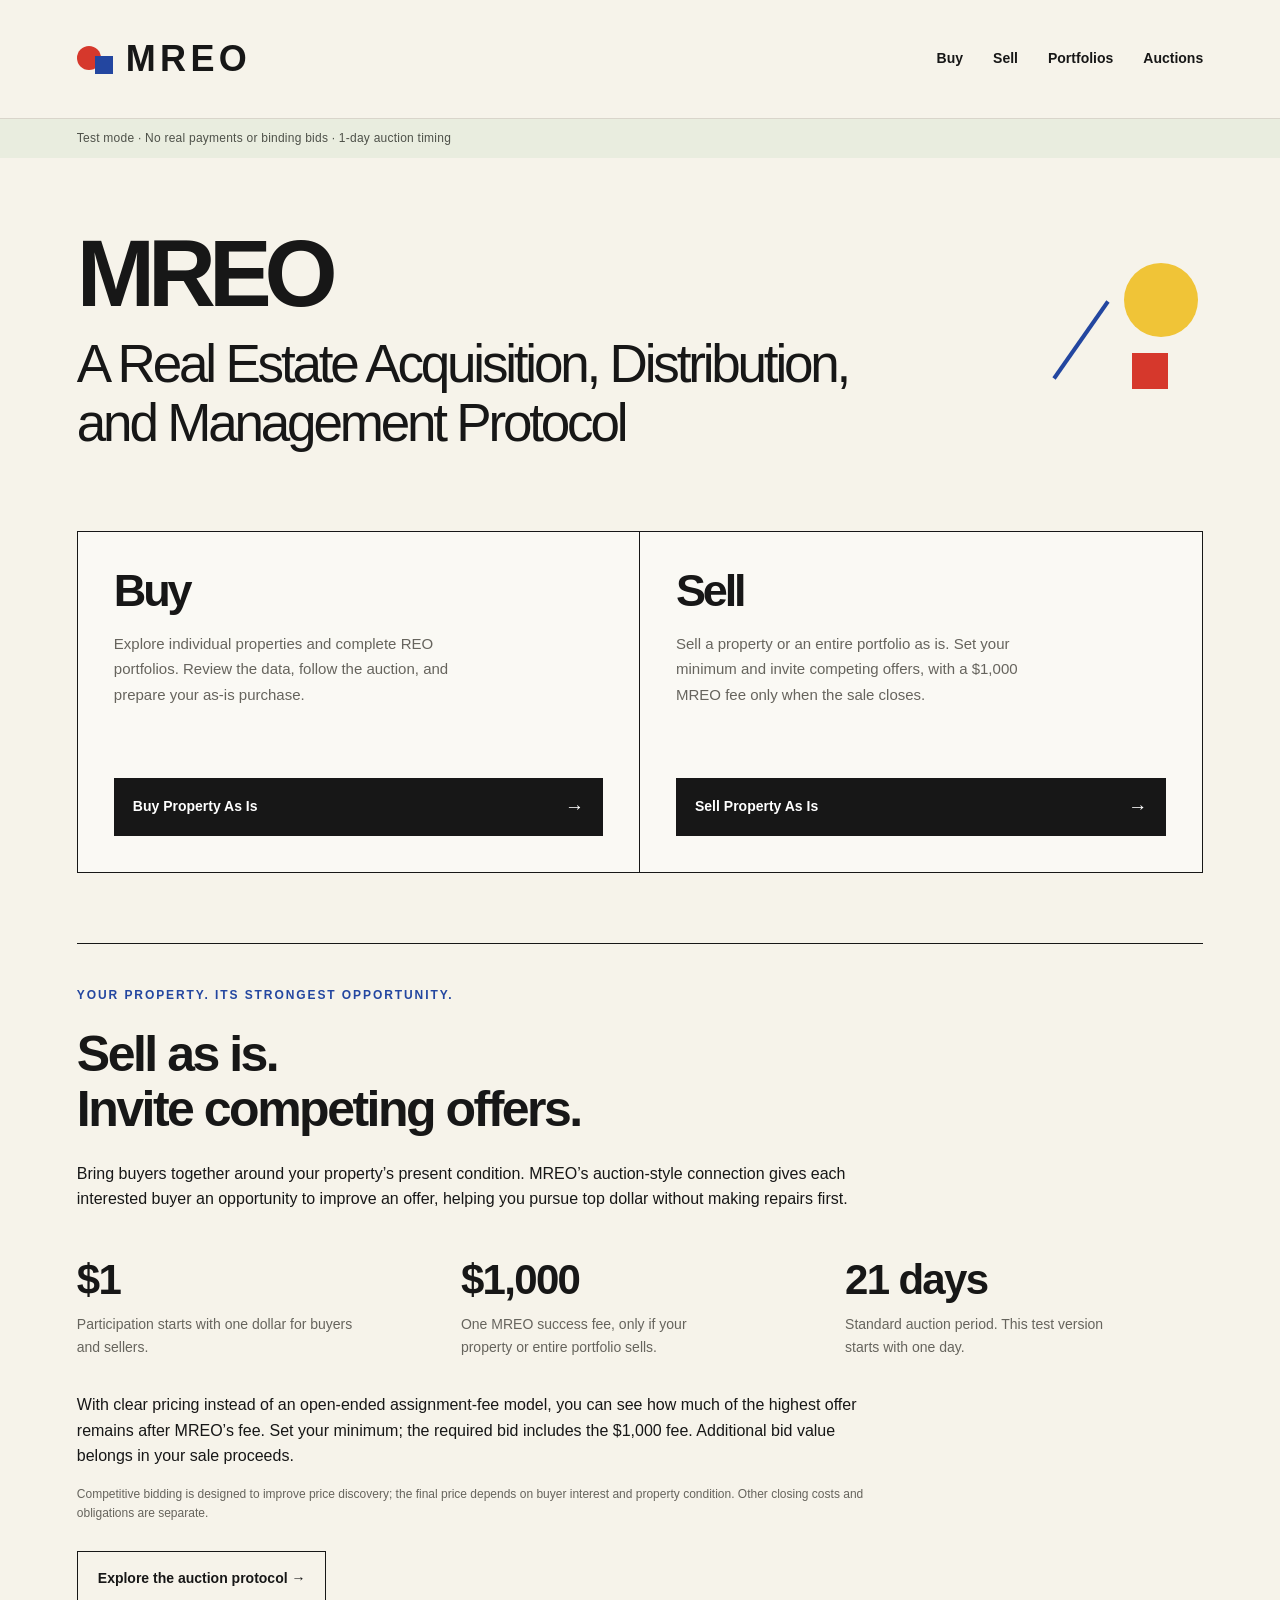
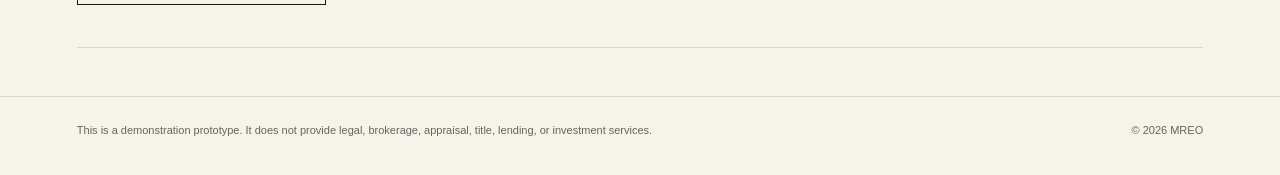
==== index.html @ 26306882 "Copy MREO_BuySell into MREO_BuySellProperty" ====
<!DOCTYPE html>
<html lang="en">
<head>
  <meta charset="UTF-8">

  <meta
    name="viewport"
    content="width=device-width, initial-scale=1.0"
  >

  <meta
    name="description"
    content="MREO provides a streamlined prototype for buying and selling real estate as is."
  >

  <title>MREO | Real Estate Protocol</title>

  <link rel="stylesheet" href="styles.css?v=20260913-hero-colors">
  <link rel="stylesheet" href="marketplace.css?v=20260914-blind-auction">
</head>

<body class="landing-page">
  <header class="site-header"><a class="brand" href="index.html" aria-label="MREO home"><span class="brand-mark" aria-hidden="true"><span class="brand-circle"></span><span class="brand-square"></span></span><span class="brand-name">MREO</span></a><nav class="market-nav" aria-label="Main navigation"><a href="buyer.html">Buy</a><a href="seller.html">Sell</a><a href="portfolios.html">Portfolios</a><a href="auction.html">Auctions</a></nav></header><div class="protocol-strip" data-mode-label></div>

  <main>
    <section
      class="hero"
      aria-labelledby="main-heading"
    >
      <div
        class="hero-decoration"
        aria-hidden="true"
      >
        <span class="shape shape-circle"></span>
        <span class="shape shape-line"></span>
        <span class="shape shape-square"></span>
      </div>

      <div class="hero-content">
        <h1 id="main-heading">
          MREO
          <span>
            A Real Estate Acquisition, Distribution, and Management Protocol
          </span>
        </h1>
      </div>

      <div
        class="action-grid"
        aria-label="Choose a property pathway"
      >

        <!-- BUYER PATHWAY -->

        <article class="pathway-card buyer-card">
          <div>
            <h2>Buy</h2>

            <p>
              Explore individual properties and complete REO portfolios. Review the data, follow the auction, and prepare your as-is purchase.
            </p>
          </div>

          <a
            class="action-button action-button-dark"
            href="buyer.html"
          >
            <span>Buy Property As Is</span>

            <span
              class="button-arrow"
              aria-hidden="true"
            >
              →
            </span>
          </a>
        </article>

        <!-- SELLER PATHWAY -->

        <article class="pathway-card seller-card">
          <div>
            <h2>Sell</h2>

            <p>
              Sell a property or an entire portfolio as is. Set your minimum and invite competing offers, with a $1,000 MREO fee only when the sale closes.
            </p>
          </div>

          <a
            class="action-button action-button-dark"
            href="seller.html"
          >
            <span>Sell Property As Is</span>

            <span
              class="button-arrow"
              aria-hidden="true"
            >
              →
            </span>
          </a>
        </article>

      </div>
    </section>
  <section class="sell-value"><p class="section-label">Your property. Its strongest opportunity.</p><h2>Sell as is.<br>Invite competing offers.</h2><p>Bring buyers together around your property’s present condition. MREO’s auction-style connection gives each interested buyer an opportunity to improve an offer, helping you pursue top dollar without making repairs first.</p><div class="value-grid"><div><strong>$1</strong><span>Participation starts with one dollar for buyers and sellers.</span></div><div><strong>$1,000</strong><span>One MREO success fee, only if your property or entire portfolio sells.</span></div><div><strong>21 days</strong><span>Standard auction period. This test version starts with one day.</span></div></div><p>With clear pricing instead of an open-ended assignment-fee model, you can see how much of the highest offer remains after MREO’s fee. Set your minimum; the required bid includes the $1,000 fee. Additional bid value belongs in your sale proceeds.</p><p class="field-note">Competitive bidding is designed to improve price discovery; the final price depends on buyer interest and property condition. Other closing costs and obligations are separate.</p><div class="form-actions"><a class="secondary-button" href="auction.html">Explore the auction protocol →</a></div></section></main>

  <footer class="site-footer">
    <p>
      This is a demonstration prototype. It does not provide legal,
      brokerage, appraisal, title, lending, or investment services.
    </p>

    <p>
      &copy; <span id="current-year">2026</span> MREO
    </p>
  </footer>

  <script src="mreo-config.js"></script><script src="auction-core.js?v=20260914-blind-auction"></script><script src="mreo-service.js?v=20260914-blind-auction"></script><script src="app.js"></script><script src="mreo-ui.js?v=20260914-blind-auction"></script>
</body>
</html>
---- styles.css ----
/* =========================================
   MREO — BAUHAUS DESIGN SYSTEM
   ========================================= */

:root {
  --paper: #f6f3ea;
  --white: #ffffff;
  --ink: #171717;
  --muted: #66645d;
  --line: #d9d5cb;

  --red: #d6382c;
  --blue: #2346a0;
  --yellow: #f0c437;

  --max-width: 1180px;
  --page-padding: clamp(22px, 6vw, 82px);

  --font:
    "Avenir Next",
    Avenir,
    "Helvetica Neue",
    Helvetica,
    Arial,
    sans-serif;
}

/* =========================================
   GENERAL
   ========================================= */

*,
*::before,
*::after {
  box-sizing: border-box;
}

html {
  scroll-behavior: smooth;
}

body {
  margin: 0;
  min-width: 320px;
  min-height: 100vh;

  background: var(--paper);
  color: var(--ink);

  font-family: var(--font);
  font-size: 16px;
  line-height: 1.6;

  -webkit-font-smoothing: antialiased;
  -moz-osx-font-smoothing: grayscale;
}

a {
  color: inherit;
}

button,
input,
select,
textarea {
  font: inherit;
}

button,
a,
input,
select,
textarea {
  -webkit-tap-highlight-color: transparent;
}

::selection {
  background: var(--yellow);
  color: var(--ink);
}

/* =========================================
   HEADER
   ========================================= */

.site-header {
  width: 100%;
  max-width: calc(var(--max-width) + (var(--page-padding) * 2));

  margin: 0 auto;
  padding: 30px var(--page-padding);

  display: flex;
  align-items: center;
  justify-content: space-between;

  border-bottom: 1px solid var(--line);
}

.brand {
  display: inline-flex;
  align-items: center;
  gap: 13px;

  text-decoration: none;
}

.brand-mark {
  position: relative;

  width: 36px;
  height: 32px;

  display: block;
}

.brand-circle {
  position: absolute;
  top: 3px;
  left: 0;

  width: 24px;
  height: 24px;

  background: var(--red);
  border-radius: 50%;
}

.brand-square {
  position: absolute;
  right: 0;
  bottom: 1px;

  width: 18px;
  height: 18px;

  background: var(--blue);
}

.brand-name {
  font-size: 20px;
  font-weight: 800;
  letter-spacing: 0.12em;
}

.prototype-label {
  margin: 0;

  color: var(--muted);

  font-size: 12px;
  font-weight: 600;
  letter-spacing: 0.08em;
  text-transform: uppercase;
}

/* =========================================
   LANDING PAGE
   ========================================= */

.hero {
  position: relative;

  width: 100%;
  max-width: calc(var(--max-width) + (var(--page-padding) * 2));

  margin: 0 auto;
  padding: 100px var(--page-padding) 70px;
}

.hero-content {
  position: relative;
  z-index: 1;

  max-width: 850px;
}

.eyebrow,
.section-label {
  margin: 0 0 22px;

  color: var(--blue);

  font-size: 12px;
  font-weight: 800;
  letter-spacing: 0.16em;
  text-transform: uppercase;
}

.hero h1 {
  max-width: 850px;

  margin: 0;

  font-size: clamp(56px, 7vw, 84px);
  font-weight: 800;
  letter-spacing: -0.075em;
  line-height: 0.98;
}

.hero h1 span {
  display: block;

  margin-top: 14px;

  font-size: clamp(26px, 4.2vw, 53px);
  font-weight: 500;
  letter-spacing: -0.06em;
  line-height: 1.12;
}

.hero-introduction {
  max-width: 630px;

  margin: 28px 0 0;

  color: var(--muted);

  font-size: clamp(16px, 2vw, 19px);
  line-height: 1.75;
}

/* =========================================
   GEOMETRIC ACCENTS
   ========================================= */

.hero-decoration {
  position: absolute;
  top: 105px;
  right: var(--page-padding);

  width: 130px;
  height: 130px;

  pointer-events: none;
}

.shape {
  position: absolute;
  display: block;
}

.shape-circle {
  top: 0;
  right: 5px;

  width: 74px;
  height: 74px;

  background: var(--yellow);
  border-radius: 50%;
}

.shape-square {
  right: 35px;
  bottom: 4px;

  width: 36px;
  height: 36px;

  background: var(--red);
}

.shape-line {
  top: 30px;
  left: 6px;

  width: 4px;
  height: 94px;

  background: var(--blue);

  transform: rotate(35deg);
}

/* =========================================
   SELL / BUY CARDS
   ========================================= */

.action-grid {
  display: grid;
  grid-template-columns: repeat(2, minmax(0, 1fr));
  gap: 0;

  margin-top: 78px;

  border: 1px solid var(--ink);
}

.pathway-card {
  min-height: 340px;

  padding: 36px;

  display: flex;
  flex-direction: column;
  justify-content: space-between;
}

.buyer-card {
  border-right: 1px solid var(--ink);
}

.card-number {
  margin: 0 0 14px;

  color: var(--muted);

  font-size: 12px;
  font-weight: 700;
  letter-spacing: 0.15em;
}

.pathway-card h2 {
  margin: 0;

  font-size: 45px;
  font-weight: 800;
  letter-spacing: -0.07em;
  line-height: 1;
}

.pathway-card h2 + p {
  max-width: 375px;

  margin: 18px 0 28px;

  color: var(--muted);

  font-size: 15px;
  line-height: 1.7;
}

/* =========================================
   BUTTONS
   ========================================= */

.action-button,
.primary-button,
.secondary-button,
.contract-button,
.back-link {
  transition:
    background-color 180ms ease,
    color 180ms ease,
    border-color 180ms ease,
    transform 180ms ease;
}

.action-button {
  min-height: 58px;

  padding: 15px 18px;

  display: flex;
  align-items: center;
  justify-content: space-between;
  gap: 18px;

  border: 1px solid transparent;

  font-size: 14px;
  font-weight: 700;
  text-decoration: none;
}

.action-button-dark {
  background: var(--ink);
  color: var(--white);
}

.action-button-dark:hover {
  background: var(--blue);
}

.action-button-red {
  background: var(--red);
  color: var(--white);
}

.action-button-red:hover {
  background: var(--ink);
}

.button-arrow {
  font-size: 19px;
  line-height: 1;
}

.primary-button,
.secondary-button,
.contract-button {
  min-height: 54px;

  padding: 13px 20px;

  display: inline-flex;
  align-items: center;
  justify-content: center;
  gap: 10px;

  border: 1px solid var(--ink);
  border-radius: 0;

  cursor: pointer;

  font-size: 14px;
  font-weight: 700;
  text-decoration: none;
}

.primary-button {
  background: var(--ink);
  color: var(--white);
}

.primary-button:hover {
  background: var(--blue);
  border-color: var(--blue);
}

.secondary-button,
.contract-button {
  background: transparent;
  color: var(--ink);
}

.secondary-button:hover,
.contract-button:hover {
  background: var(--yellow);
}

.button-red {
  background: var(--red);
  color: var(--white);

  border-color: var(--red);
}

.button-red:hover {
  background: var(--ink);
  border-color: var(--ink);
}

.button-blue {
  background: var(--blue);
  color: var(--white);

  border-color: var(--blue);
}

.button-blue:hover {
  background: var(--ink);
  border-color: var(--ink);
}

.primary-button:disabled,
.secondary-button:disabled,
.contract-button:disabled {
  cursor: wait;
  opacity: 0.62;
}

.primary-button:disabled:hover,
.secondary-button:disabled:hover,
.contract-button:disabled:hover {
  transform: none;
}

.button-group,
.form-actions {
  display: flex;
  flex-wrap: wrap;
  gap: 12px;

  margin-top: 28px;
}

.action-button:focus-visible,
.primary-button:focus-visible,
.secondary-button:focus-visible,
.contract-button:focus-visible,
.back-link:focus-visible {
  outline: 3px solid var(--yellow);
  outline-offset: 4px;
}

/* =========================================
   PRINCIPLES
   ========================================= */

.principles {
  max-width: calc(var(--max-width) + (var(--page-padding) * 2));

  margin: 0 auto;
  padding: 0 var(--page-padding) 56px;

  display: flex;
  flex-wrap: wrap;
  gap: 12px 34px;
}

.principles p {
  margin: 0;

  color: var(--muted);

  font-size: 12px;
  font-weight: 700;
  letter-spacing: 0.08em;
  text-transform: uppercase;
}

.principles p::before {
  width: 8px;
  height: 8px;

  margin-right: 9px;

  display: inline-block;

  background: var(--red);
  border-radius: 50%;

  content: "";
}

.principles p:nth-child(2)::before {
  background: var(--blue);
  border-radius: 0;
}

.principles p:nth-child(3)::before {
  background: var(--yellow);
  border-radius: 0;

  transform: rotate(45deg);
}

/* =========================================
   INTERIOR PAGES
   ========================================= */

.page-shell,
.content-shell,
.interior-page {
  width: 100%;
  max-width: calc(var(--max-width) + (var(--page-padding) * 2));

  margin: 0 auto;
  padding: 62px var(--page-padding) 90px;
}

.back-link {
  display: inline-flex;
  align-items: center;
  gap: 8px;

  margin-bottom: 36px;

  color: var(--muted);

  font-size: 13px;
  font-weight: 600;
  text-decoration: none;
}

.back-link:hover {
  color: var(--red);
}

.page-heading,
.page-intro {
  max-width: 760px;

  margin-bottom: 42px;
}

.page-heading h1,
.page-intro h1,
.interior-page h1 {
  margin: 0 0 16px;

  font-size: clamp(40px, 7vw, 74px);
  font-weight: 800;
  letter-spacing: -0.08em;
  line-height: 1;
}

.page-heading > p:not(.eyebrow),
.page-intro > p:not(.eyebrow) {
  max-width: 650px;

  margin: 0;

  color: var(--muted);

  font-size: 17px;
  line-height: 1.75;
}

.content-layout,
.two-column-layout {
  display: grid;
  grid-template-columns: minmax(0, 1.7fr) minmax(270px, 0.85fr);
  gap: 35px;

  align-items: start;
}

/* =========================================
   FORMS AND INFORMATION PANELS
   ========================================= */

.form-panel,
.info-panel,
.detail-card,
.property-card,
.result-card,
.contract-panel {
  padding: 30px;

  background: rgba(255, 255, 255, 0.56);

  border: 1px solid var(--ink);
}

.info-panel,
.detail-card {
  position: sticky;
  top: 24px;

  background: transparent;
}

.form-panel h2,
.info-panel h2,
.detail-card h2,
.property-card h2,
.result-card h2,
.contract-panel h2 {
  margin: 0 0 20px;

  font-size: 24px;
  font-weight: 800;
  letter-spacing: -0.05em;
  line-height: 1.1;
}

.info-panel p,
.detail-card p,
.property-card p,
.result-card p {
  color: var(--muted);

  font-size: 14px;
  line-height: 1.75;
}

.info-panel ul,
.detail-card ul {
  margin: 20px 0 0;
  padding-left: 19px;

  color: var(--muted);

  font-size: 14px;
  line-height: 1.8;
}

.info-panel li + li,
.detail-card li + li {
  margin-top: 8px;
}

.form-grid {
  display: grid;
  grid-template-columns: repeat(2, minmax(0, 1fr));
  gap: 20px;
}

.form-field,
.field-group {
  display: flex;
  flex-direction: column;
  gap: 8px;
}

.full-width,
.field-full,
.span-two {
  grid-column: 1 / -1;
}

label,
.field-label {
  color: var(--ink);

  font-size: 13px;
  font-weight: 700;
}

input,
select,
textarea {
  width: 100%;
  min-height: 49px;

  padding: 12px 13px;

  background: var(--white);
  color: var(--ink);

  border: 1px solid var(--line);
  border-radius: 0;

  outline: none;

  transition:
    border-color 180ms ease,
    box-shadow 180ms ease;
}

input:focus,
select:focus,
textarea:focus {
  border-color: var(--blue);

  box-shadow: 0 0 0 2px rgba(35, 70, 160, 0.12);
}

input::placeholder,
textarea::placeholder {
  color: #99958b;
}

textarea {
  min-height: 120px;

  resize: vertical;
}

.field-note,
.helper-text {
  margin: 0;

  color: var(--muted);

  font-size: 12px;
  line-height: 1.6;
}

/* =========================================
   UPLOADS
   ========================================= */

.upload-area,
.file-drop-zone {
  position: relative;

  min-height: 160px;

  padding: 25px;

  display: flex;
  flex-direction: column;
  align-items: center;
  justify-content: center;

  background: rgba(255, 255, 255, 0.65);

  border: 1px dashed var(--ink);

  text-align: center;
}

.upload-area input[type="file"],
.file-drop-zone input[type="file"] {
  max-width: 100%;

  margin-top: 12px;

  border: 0;
}

.upload-title {
  margin: 0 0 4px;

  font-size: 15px;
  font-weight: 700;
}

.upload-note {
  margin: 0;

  color: var(--muted);

  font-size: 12px;
}

.media-preview,
.preview-grid,
.upload-preview {
  display: grid;
  grid-template-columns: repeat(auto-fit, minmax(110px, 1fr));
  gap: 12px;

  margin-top: 16px;
}

.media-preview img,
.media-preview video,
.preview-grid img,
.preview-grid video,
.upload-preview img,
.upload-preview video {
  width: 100%;
  height: 110px;

  display: block;

  object-fit: cover;

  border: 1px solid var(--line);
}

/* =========================================
   BUYER SEARCH AND RESULTS
   ========================================= */

.search-row,
.address-search {
  display: flex;
  align-items: stretch;
  gap: 12px;
}

.search-row input,
.address-search input {
  flex: 1;
}

.search-row button,
.address-search button {
  flex-shrink: 0;
}

.search-result,
.result-message,
.form-message,
.status-message {
  margin-top: 20px;
  padding: 15px 17px;

  background: rgba(240, 196, 55, 0.15);

  border-left: 4px solid var(--yellow);

  font-size: 14px;
  line-height: 1.7;
}

.search-result {
  background: #e1f3d8;
  border-left: 4px solid #6fa85f;
}

.property-autofill-message {
  margin: 10px 0 0;

  color: #3f5f36;

  font-size: 13px;
  font-weight: 600;
  line-height: 1.65;
}

.property-review-note {
  margin: -8px 0 24px;
}

input[data-autofilled="true"],
select[data-autofilled="true"],
textarea[data-autofilled="true"] {
  background: #f2faee;
  border-color: #8db77e;
}

.success-message,
.status-success {
  background: rgba(35, 70, 160, 0.09);

  border-left-color: var(--blue);
}

.error-message,
.status-error {
  background: rgba(214, 56, 44, 0.09);

  border-left-color: var(--red);
}

.hidden,
[hidden] {
  display: none !important;
}

/* =========================================
   CHECKBOXES
   ========================================= */

.checkbox-row,
.checkbox-field {
  display: flex;
  align-items: flex-start;
  gap: 11px;

  margin-top: 8px;
}

.checkbox-row input[type="checkbox"],
.checkbox-field input[type="checkbox"] {
  width: 18px;
  min-width: 18px;
  min-height: 18px;
  height: 18px;

  margin-top: 3px;

  accent-color: var(--blue);
}

.checkbox-row label,
.checkbox-field label {
  font-size: 13px;
  font-weight: 500;
  line-height: 1.65;
}

/* =========================================
   CONTRACT VIEWER
   ========================================= */

.contract-modal,
.modal-overlay {
  position: fixed;
  inset: 0;
  z-index: 20;

  padding: 25px;

  display: flex;
  align-items: center;
  justify-content: center;

  background: rgba(23, 23, 23, 0.65);
}

.contract-content,
.modal-content {
  width: 100%;
  max-width: 780px;
  max-height: 88vh;

  padding: 34px;

  overflow-y: auto;

  background: var(--white);

  border: 1px solid var(--ink);
}

.contract-header,
.modal-header {
  margin-bottom: 22px;

  display: flex;
  align-items: flex-start;
  justify-content: space-between;
  gap: 20px;

  border-bottom: 1px solid var(--line);
}

.contract-header h2,
.modal-header h2 {
  margin: 0 0 18px;

  font-size: 25px;
  font-weight: 800;
  letter-spacing: -0.05em;
}

.close-modal,
.modal-close {
  width: 38px;
  height: 38px;

  display: inline-flex;
  align-items: center;
  justify-content: center;

  background: transparent;

  border: 1px solid var(--ink);

  cursor: pointer;

  font-size: 21px;
  line-height: 1;
}

.close-modal:hover,
.modal-close:hover {
  background: var(--yellow);
}

.contract-body {
  font-size: 13px;
  line-height: 1.7;
}

.contract-body h3 {
  margin: 18px 0 6px;

  font-size: 13px;
  font-weight: 800;
}

.contract-body p {
  margin: 0 0 11px;
}

.signature-grid {
  margin-top: 28px;

  display: grid;
  grid-template-columns: repeat(2, minmax(0, 1fr));
  gap: 25px;
}

.signature-line {
  padding-top: 8px;

  border-top: 1px solid var(--ink);

  font-size: 12px;
}

/* =========================================
   AVAILABLE PROPERTY MARKETPLACE
   ========================================= */

.properties-heading {
  max-width: 820px;
}

.property-marketplace {
  width: 100%;

  display: flex;
  flex-direction: column;

  border-top: 1px solid var(--ink);
}

.property-row {
  display: grid;
  grid-template-columns:
    180px
    minmax(0, 1.25fr)
    minmax(250px, 0.85fr)
    190px;

  gap: 24px;
  align-items: center;

  padding: 24px 0;

  border-bottom: 1px solid var(--ink);
}

.property-thumbnail {
  width: 100%;
  aspect-ratio: 4 / 3;

  overflow: hidden;

  background: var(--line);
  border: 1px solid var(--ink);
}

.property-thumbnail img {
  width: 100%;
  height: 100%;

  display: block;

  object-fit: cover;
}

.property-main-info {
  min-width: 0;
}

.property-location {
  margin: 0 0 6px;

  color: var(--blue);

  font-size: 11px;
  font-weight: 800;
  letter-spacing: 0.12em;
  text-transform: uppercase;
}

.property-main-info h2 {
  margin: 0 0 10px;

  font-size: clamp(22px, 2.2vw, 30px);
  font-weight: 800;
  letter-spacing: -0.055em;
  line-height: 1.05;
}

.property-description {
  max-width: 500px;

  margin: 0;

  color: var(--muted);

  font-size: 13px;
  line-height: 1.65;
}

.property-facts {
  display: grid;
  grid-template-columns: repeat(2, minmax(0, 1fr));
  gap: 14px 18px;
}

.property-facts > div {
  min-width: 0;
}

.property-fact-label {
  display: block;

  margin-bottom: 2px;

  color: var(--muted);

  font-size: 10px;
  font-weight: 700;
  letter-spacing: 0.08em;
  text-transform: uppercase;
}

.property-facts strong {
  display: block;

  font-size: 14px;
  line-height: 1.35;
}

.property-action {
  display: flex;
  justify-content: flex-end;
}

.property-action .primary-button {
  width: 100%;
  max-width: 190px;

  padding-right: 16px;
  padding-left: 16px;

  text-align: center;
}

/* =========================================
   FOOTER
   ========================================= */

.site-footer {
  width: 100%;
  max-width: calc(var(--max-width) + (var(--page-padding) * 2));

  margin: 0 auto;
  padding: 24px var(--page-padding) 35px;

  display: flex;
  align-items: flex-start;
  justify-content: space-between;
  gap: 20px;

  border-top: 1px solid var(--line);
}

.site-footer p {
  margin: 0;

  color: var(--muted);

  font-size: 11px;
  line-height: 1.7;
}

.site-footer p:first-child {
  max-width: 590px;
}

.site-footer p:last-child {
  white-space: nowrap;
}

/* =========================================
   TABLETS
   ========================================= */

@media (max-width: 850px) {
  .hero {
    padding-top: 82px;
  }

  .hero-decoration {
    top: 86px;

    width: 94px;
    height: 94px;
  }

  .shape-circle {
    width: 54px;
    height: 54px;
  }

  .shape-line {
    height: 68px;
  }

  .shape-square {
    width: 27px;
    height: 27px;
  }

  .content-layout,
  .two-column-layout {
    grid-template-columns: 1fr;
  }

  .info-panel,
  .detail-card {
    position: static;
  }

  .pathway-card {
    min-height: 320px;

    padding: 28px;
  }

  .property-row {
    grid-template-columns:
      160px
      minmax(0, 1fr);

    gap: 20px;
  }

  .property-facts {
    grid-column: 2;
  }

  .property-action {
    grid-column: 2;

    justify-content: flex-start;
  }

  .property-action .primary-button {
    width: auto;
    max-width: none;
  }
}

/* =========================================
   PHONES
   ========================================= */

@media (max-width: 620px) {
  .site-header {
    padding-top: 22px;
    padding-bottom: 22px;
  }

  .prototype-label {
    max-width: 112px;

    font-size: 10px;
    text-align: right;
  }

  .hero {
    padding-top: 74px;
    padding-bottom: 48px;
  }

  .hero-decoration {
    top: 59px;
    right: var(--page-padding);

    transform: scale(0.72);
    transform-origin: top right;
  }

  .hero-content {
    padding-top: 26px;
  }

  .hero-introduction {
    margin-top: 21px;
  }

  .action-grid {
    grid-template-columns: 1fr;

    margin-top: 48px;
  }

  .pathway-card {
    min-height: 275px;

    padding: 25px;
  }

  .buyer-card {
    border-right: 0;
    border-bottom: 1px solid var(--ink);
  }

  .principles {
    padding-bottom: 38px;

    gap: 10px 20px;
  }

  .page-shell,
  .content-shell,
  .interior-page {
    padding-top: 42px;
    padding-bottom: 65px;
  }

  .form-panel,
  .info-panel,
  .detail-card,
  .property-card,
  .result-card,
  .contract-panel {
    padding: 22px;
  }

  .form-grid {
    grid-template-columns: 1fr;
  }

  .search-row,
  .address-search {
    flex-direction: column;
  }

  .button-group,
  .form-actions {
    flex-direction: column;
  }

  .button-group > *,
  .form-actions > * {
    width: 100%;
  }

  .contract-modal,
  .modal-overlay {
    padding: 13px;
  }

  .contract-content,
  .modal-content {
    padding: 23px;
  }

  .signature-grid {
    grid-template-columns: 1fr;
    gap: 30px;
  }

  .property-row {
    grid-template-columns: 1fr;
    gap: 17px;

    padding: 24px 0 28px;
  }

  .property-thumbnail {
    aspect-ratio: 16 / 9;
  }

  .property-main-info,
  .property-facts,
  .property-action {
    grid-column: 1;
  }

  .property-facts {
    grid-template-columns:
      repeat(2, minmax(0, 1fr));

    padding-top: 2px;
  }

  .property-action {
    width: 100%;
  }

  .property-action .primary-button {
    width: 100%;
    max-width: none;
  }

  .site-footer {
    flex-direction: column;
    gap: 12px;
  }
}

/* =========================================
   REDUCED MOTION
   ========================================= */

@media (prefers-reduced-motion: reduce) {
  html {
    scroll-behavior: auto;
  }

  *,
  *::before,
  *::after {
    transition-duration: 0.01ms !important;
    animation-duration: 0.01ms !important;
    animation-iteration-count: 1 !important;
  }
}

/* =========================================
   CONTRACT PRINTING
   ========================================= */

@media print {
  body {
    background: #ffffff;
  }

  .site-header,
  .site-footer,
  .back-link,
  .button-group,
  .form-actions,
  .close-modal,
  .modal-close {
    display: none !important;
  }

  .contract-modal,
  .modal-overlay {
    position: static;

    padding: 0;

    display: block;

    background: transparent;
  }

  .contract-content,
  .modal-content {
    width: 100%;
    max-width: none;
    max-height: none;

    padding: 0;

    overflow: visible;

    border: 0;
  }

  .contract-body {
    font-size: 11px;
    line-height: 1.5;
  }
}
---- marketplace.css ----
/* MREO marketplace additions. Existing Bauhaus base styles remain in styles.css. */
:root{--green:#14783e;--green-light:#d8f3da;--danger:#a72c24}
[hidden]{display:none!important}
.sr-only{position:absolute;width:1px;height:1px;padding:0;margin:-1px;overflow:hidden;clip:rect(0,0,0,0);white-space:nowrap;border:0}
.site-header{gap:24px;flex-wrap:wrap}.brand-name{font-size:clamp(26px,4vw,36px)}
.market-nav{display:flex;gap:clamp(14px,3vw,30px);flex-wrap:wrap}.market-nav a{font-size:14px;font-weight:700;text-decoration:none;padding:8px 0;border-bottom:2px solid transparent}.market-nav a:hover,.market-nav a:focus-visible{border-color:var(--blue)}
.protocol-strip{max-width:calc(var(--max-width) + var(--page-padding)*2);margin:auto;padding:10px var(--page-padding);font-size:12px;color:#4e5149;background:#e9eddf;letter-spacing:.02em}
.pathway-card{background:rgba(255,255,255,.45)}.pathway-card h2{font-size:clamp(36px,5vw,45px)}.hero h1{font-size:clamp(64px,8vw,94px)}.hero{padding-top:70px}
.sell-value{max-width:1180px;margin:0 auto 48px;padding:42px 0;border-top:1px solid var(--ink);border-bottom:1px solid var(--line)}.landing-page .sell-value{width:calc(100% - var(--page-padding)*2)}.sell-value h2{font-size:clamp(30px,4vw,50px);letter-spacing:-.05em;line-height:1.1;margin:0 0 24px}.sell-value>p{max-width:800px}.sell-value .section-label{margin-bottom:22px}
.value-grid{display:grid;grid-template-columns:repeat(3,minmax(0,1fr));gap:26px;margin:34px 0}.value-grid strong{display:block;font-size:clamp(26px,4vw,42px);letter-spacing:-.04em}.value-grid span{font-size:14px;display:block;max-width:280px;color:var(--muted)}
.portfolio-entry{display:grid;grid-template-columns:minmax(0,1fr) minmax(0,1.15fr);align-items:center;gap:32px;text-decoration:none;margin:28px 0 44px;padding:24px;background:rgba(255,255,255,.5);border:1px solid var(--line)}.portfolio-entry:hover{border-color:var(--ink)}.portfolio-entry img{width:100%;height:auto;display:block}.portfolio-entry h2{font-size:clamp(24px,3vw,34px);line-height:1.15;letter-spacing:-.04em;margin:0 0 16px}.portfolio-entry .section-label{margin-bottom:12px}.portfolio-entry p:not(.section-label){color:var(--muted);font-size:15px}.text-link{font-size:14px;font-weight:700;display:block;margin-top:24px}
.path-steps{display:flex;flex-wrap:wrap;gap:12px 30px;font-size:12px;font-weight:700;border-bottom:1px solid var(--line);padding:0 0 20px;margin-bottom:32px;color:var(--muted)}
.listing-choice{border:0;margin:0 0 28px;padding:0;display:flex;gap:20px;flex-wrap:wrap}.listing-choice legend{font-size:18px;font-weight:700;margin-bottom:14px}.listing-choice label{border:1px solid var(--ink);padding:14px 20px;background:rgba(255,255,255,.45);display:flex;gap:12px;align-items:center;cursor:pointer}.listing-choice label:has(input:checked){background:var(--ink);color:white}.listing-choice input{accent-color:var(--blue);width:18px;height:18px}
.flat-fieldset{border:0;padding:0;margin:0;min-width:0}.flat-fieldset>legend{font-size:20px;font-weight:700;margin-bottom:20px}.auction-terms{border:1px solid var(--line);padding:20px;margin:12px 0;min-width:0;background:#f1f3e9}.auction-terms legend{font-size:19px;font-weight:700;padding:0 8px}.fee-preview{font-size:14px;margin:0;background:var(--green-light);padding:16px;border-left:3px solid var(--green)}.form-field,.content-layout>*,.auction-layout>*,.form-panel{min-width:0}.form-grid{min-width:0}.form-grid fieldset{width:100%}
.narrow-shell{max-width:850px}.payment-panel{max-width:660px}.payment-total{display:flex;justify-content:space-between;align-items:center;gap:20px;border-bottom:1px solid var(--ink);padding:0 0 26px;margin-bottom:20px}.payment-total>span{font-size:14px}.payment-total strong{flex-shrink:0;font-size:clamp(40px,7vw,64px);line-height:1;letter-spacing:-.035em;font-variant-numeric:lining-nums tabular-nums;white-space:nowrap}
.simple-details{margin:0 0 24px}.simple-details>div{display:flex;justify-content:space-between;gap:20px;border-bottom:1px solid var(--line);padding:13px 0}.simple-details dt{font-size:14px;color:var(--muted)}.simple-details dd{margin:0;font-weight:700;font-size:14px;text-align:right;overflow-wrap:anywhere}.payment-panel .checkbox-field{margin:24px 0;font-size:14px}
.auction-toolbar{display:flex;align-items:end;justify-content:space-between;gap:24px;margin-bottom:24px}.auction-toolbar>.form-field{flex:1;max-width:620px}.segmented{display:inline-flex;border:1px solid var(--ink);flex-shrink:0}.segmented button{background:transparent;border:0;padding:14px 22px;cursor:pointer;font-size:14px;font-weight:700;min-height:48px}.segmented button[aria-pressed=true]{background:var(--ink);color:white}
.auction-title-row{display:flex;align-items:center;justify-content:space-between;gap:24px;margin:40px 0 24px}.auction-title-row h2{font-size:clamp(23px,3vw,34px);letter-spacing:-.03em;line-height:1.2;margin:0}.auction-title-row .section-label{margin-bottom:12px}.status-pill{display:inline-flex;align-items:center;gap:8px;background:var(--green-light);color:#14552e;padding:7px 14px;font-size:12px;font-weight:800;white-space:nowrap}.status-pill:before{content:"";display:block;width:8px;height:8px;background:var(--green);border-radius:50%}.status-pill.is-closed{background:#e3e0d7;color:var(--ink)}.status-pill.is-closed:before{background:var(--muted)}
.auction-stats{display:grid;grid-template-columns:repeat(2,minmax(0,1fr));border-top:1px solid var(--ink);border-bottom:1px solid var(--ink);margin:26px 0 32px}.auction-stats>div{padding:28px 18px 28px 0;min-width:0}.auction-stats>div+div{border-left:1px solid var(--line);padding-left:24px}.auction-stats span{display:block;font-size:13px;font-weight:600;color:var(--muted)}.auction-stats strong{display:block;font-size:clamp(25px,3.6vw,46px);letter-spacing:-.045em;font-variant-numeric:tabular-nums;margin:9px 0;line-height:1.1;overflow-wrap:anywhere}.auction-stats small{display:block;font-size:12px;color:var(--muted)}
.auction-layout{display:grid;grid-template-columns:1.15fr 1fr;gap:28px}.auction-layout .form-panel h2{font-size:24px;margin-top:0}.auction-result{padding:30px;display:flex;align-items:center;gap:26px;background:#fffdf6;border:1px solid var(--ink);margin:0 0 28px;flex-wrap:wrap}.auction-result strong{display:block;font-size:clamp(23px,3vw,36px);letter-spacing:-.03em}.auction-result p{margin:8px 0 0}.auction-result:has(.seller-winning-price){display:block}.auction-result .seller-winning-price{color:var(--green);font-size:clamp(36px,6vw,68px)}.result-eyebrow{display:block;font-size:13px;color:var(--muted)}.signal-light{width:54px;height:54px;border-radius:50%;flex:0 0 auto;box-shadow:inset 0 0 0 5px rgba(255,255,255,.55);border:1px solid rgba(0,0,0,.15)}.signal-green{background:#23c365}.signal-red{background:#db3e38}.signal-neutral{background:#a3a39b}
.test-controls{background:#ebe8de;padding:16px 20px;font-size:13px;margin:24px 0}.test-controls summary{cursor:pointer;font-weight:700}.test-controls .form-actions{margin-top:18px}.test-controls p{max-width:800px}.test-controls .form-field{max-width:420px}#bid-form .checkbox-field{font-size:13px;margin:20px 0}#buyer-identity{font-size:14px}#bid-register{font-size:13px}
.table-scroll{overflow:auto;max-width:100%;-webkit-overflow-scrolling:touch}.data-table{width:100%;border-collapse:collapse;font-size:13px;text-align:left}.data-table th{font-size:11px;text-transform:uppercase;letter-spacing:.04em;background:#eeece3;position:sticky;top:0;z-index:1}.data-table th,.data-table td{padding:12px 14px;border-bottom:1px solid var(--line);white-space:nowrap}.data-table th:first-child,.data-table td:first-child{padding-left:12px}.data-table tbody tr:hover{background:#faf8f0}.portfolio-table{min-width:2100px}.portfolio-table caption{text-align:left;font-weight:700;padding:0 0 16px;font-size:15px}.portfolio-sheet .table-scroll{max-height:660px;border:1px solid var(--line)}.portfolio-sheet{margin-top:32px}.sheet-toolbar{display:grid;grid-template-columns:2fr 1fr;gap:24px;margin-bottom:20px}.portfolio-hero{display:grid;grid-template-columns:1fr 1fr;align-items:center;gap:40px;margin:28px 0 40px}.portfolio-hero img{width:100%;height:auto}.portfolio-hero h1{font-size:clamp(36px,5vw,60px);letter-spacing:-.05em;line-height:1.04;margin:0 0 24px}.data-label{font-size:12px;color:var(--muted);border-left:2px solid var(--blue);padding-left:12px}.portfolio-stats strong{font-size:clamp(24px,3.2vw,40px)}#portfolio-showing{font-size:13px;color:var(--muted)}
.featured-video-listing{display:grid;grid-template-columns:1.1fr 1fr;gap:36px;margin:0 0 46px;padding:28px 0;border-top:1px solid var(--ink);border-bottom:1px solid var(--ink)}.featured-video-listing h2{font-size:clamp(26px,4vw,42px);line-height:1.1;letter-spacing:-.04em;margin:0 0 20px}.featured-price{font-size:38px;font-weight:800;letter-spacing:-.04em;margin:0 0 18px}.video-property-media>a{display:block;position:relative;background:#e8e4d8;text-decoration:none}.video-property-media img{display:block;width:100%;height:auto;aspect-ratio:4/3;object-fit:cover}.video-play{display:block;background:var(--ink);color:white;padding:12px 16px;font-size:13px;font-weight:700}.video-stills{display:grid;grid-template-columns:repeat(3,minmax(0,1fr));gap:10px;margin-top:10px}.video-stills a{display:block;min-width:0}.video-fallback{padding:36px 12px;display:block;background:#e8e4d8;text-align:center;font-size:13px;color:var(--ink)}
#portfolio-preview{max-width:100%;min-width:0}#portfolio-preview .data-table{font-size:11px}.form-message,.status-message,.search-result,.result-message{background:#d8f3da;border-left-color:var(--green)}.error-message{background:#fae3df!important;border-left-color:var(--danger)!important;color:#762720}.property-action{display:flex;gap:10px;flex-wrap:wrap}.checkbox-field input{flex-shrink:0}.checkbox-field{gap:12px}button:focus-visible,a:focus-visible,summary:focus-visible,input:focus-visible,select:focus-visible{outline:3px solid var(--blue);outline-offset:3px}
@media(max-width:850px){.auction-layout{grid-template-columns:1fr}.portfolio-entry{gap:24px;padding:20px}.auction-toolbar{align-items:stretch;flex-direction:column}.auction-toolbar>.form-field{max-width:none}.segmented{align-self:flex-start}.featured-video-listing{grid-template-columns:1fr}.portfolio-hero{gap:24px}.value-grid{gap:16px}.auction-stats strong{font-size:29px}}
@media(max-width:600px){.market-nav{gap:18px}.site-header{padding-top:20px;padding-bottom:18px;gap:12px}.market-nav a{font-size:12px}.protocol-strip{font-size:11px}.hero{padding-top:50px}.portfolio-entry,.portfolio-hero{grid-template-columns:1fr}.portfolio-entry img{max-height:270px;object-fit:contain}.portfolio-hero{margin-top:15px;gap:16px}.value-grid{grid-template-columns:1fr;gap:22px}.value-grid>div{display:grid;grid-template-columns:100px 1fr;gap:12px;align-items:center}.value-grid strong{font-size:27px}.listing-choice{display:grid}.auction-stats{grid-template-columns:1fr}.auction-stats>div{padding:18px 0}.auction-stats>div+div{border-left:0;border-top:1px solid var(--line);padding-left:0}.auction-stats strong{font-size:36px}.auction-title-row{align-items:start}.status-pill{padding:6px 10px}.auction-result{padding:22px;gap:16px}.auction-result strong{font-size:25px}.signal-light{width:44px;height:44px}.sheet-toolbar{grid-template-columns:1fr;gap:16px}.simple-details>div{gap:16px}.simple-details dd{max-width:52%}.featured-video-listing{gap:24px}.featured-price{font-size:34px}.path-steps{font-size:11px;gap:10px}.test-controls{padding:16px}.segmented{display:flex;width:100%}.segmented button{flex:1;padding:13px 10px}.form-grid .auction-terms{padding:16px}.portfolio-sheet .table-scroll{max-height:520px}}
@media(prefers-reduced-motion:reduce){*{scroll-behavior:auto!important}}

/* Buyer marketplace choices stay side by side, with wrapping labels on phones. */
.marketplace-search-actions{display:grid;grid-template-columns:repeat(2,minmax(0,1fr));gap:12px}
.marketplace-search-actions>.primary-button{width:100%;min-width:0;padding:13px 16px;justify-content:space-between;text-align:left}
.marketplace-search-actions>.primary-button>span:first-child{min-width:0}
.marketplace-search-actions>.primary-button>span[aria-hidden]{flex-shrink:0}
.market-nav a[aria-current="page"]{border-bottom-color:var(--blue)}
@media(max-width:600px){.marketplace-search-actions{gap:10px}.marketplace-search-actions>.primary-button{padding:12px 10px;font-size:12px;gap:6px}}

/* Individual property detail page. Keep the entire supplied image visible. */
.property-detail-price{font-size:clamp(28px,4vw,44px)!important;font-weight:800;letter-spacing:-.04em;color:var(--ink)!important}
.property-detail-facts{display:grid;grid-template-columns:repeat(4,minmax(0,1fr));gap:20px;padding:22px 0;margin:0 0 38px;border-top:1px solid var(--ink);border-bottom:1px solid var(--line)}
.property-detail-gallery h2{font-size:26px;letter-spacing:-.03em;margin:0 0 22px}
.property-gallery-grid{display:grid;grid-template-columns:repeat(2,minmax(0,1fr));gap:20px;align-items:start}
.property-gallery-grid figure{margin:0;min-width:0;background:#eeeae0}
.property-gallery-grid a{display:block}
.property-gallery-grid img{display:block;width:100%;height:auto;object-fit:contain}
.property-interest-panel{margin-top:44px;padding:30px 0;border-top:1px solid var(--ink)}
.property-interest-panel h2{font-size:28px;line-height:1.2;letter-spacing:-.04em;margin:0 0 16px}
.property-interest-panel .primary-button{margin-top:12px}
@media(max-width:600px){.property-detail-facts{grid-template-columns:repeat(2,minmax(0,1fr));gap:18px}.property-gallery-grid{grid-template-columns:1fr;gap:18px}.property-interest-panel .primary-button{width:100%}}

.property-gallery-grid figcaption{padding:12px 14px;font-size:13px;line-height:1.5;color:var(--ink);background:var(--paper,#f6f3eb)}
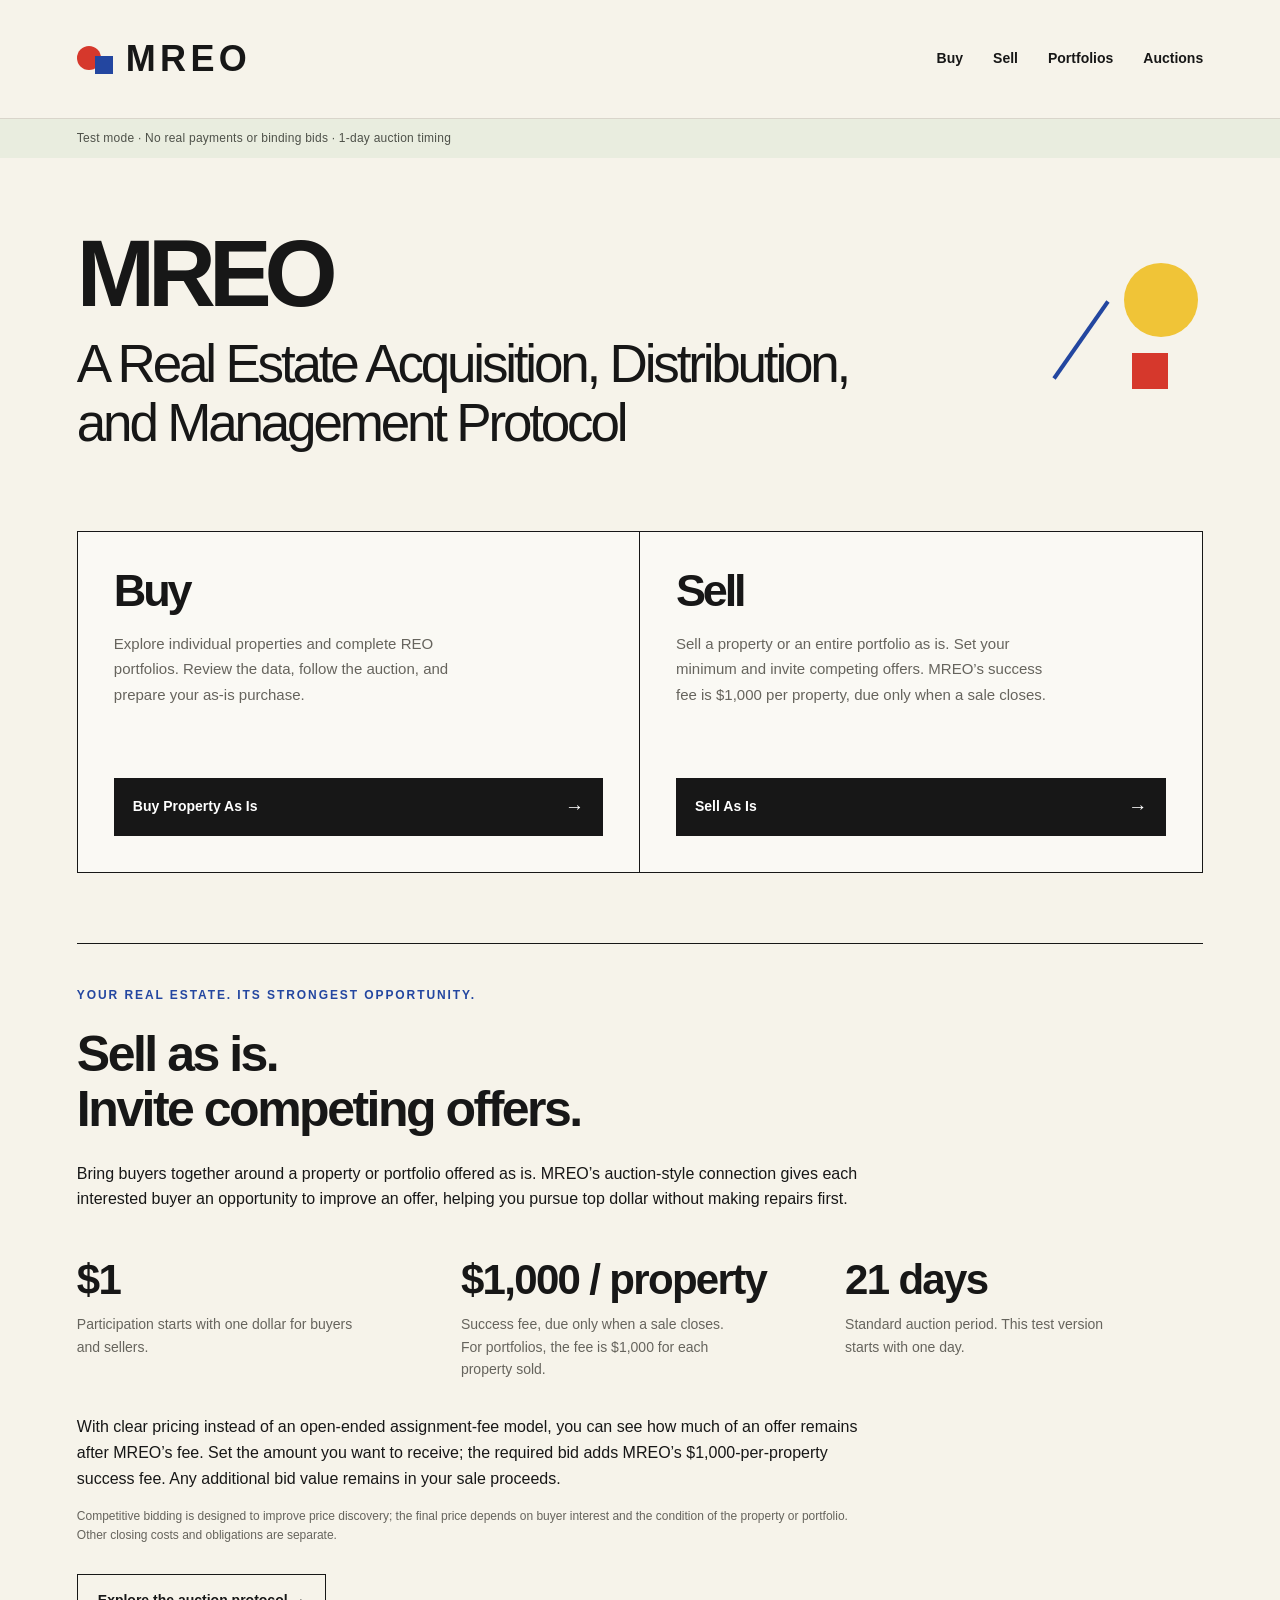
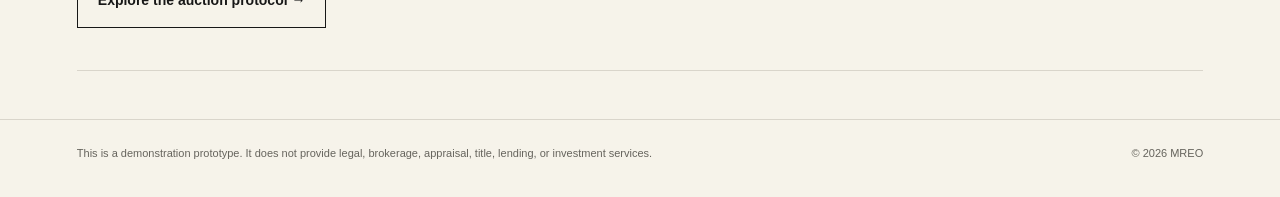
==== commit 7dcedcb4: "Clarify per-property seller fee across site" ====
--- a/index.html
+++ b/index.html
@@ -83,7 +83,7 @@
             <h2>Sell</h2>
 
             <p>
-              Sell a property or an entire portfolio as is. Set your minimum and invite competing offers, with a $1,000 MREO fee only when the sale closes.
+              Sell a property or an entire portfolio as is. Set your minimum and invite competing offers. MREO’s success fee is $1,000 per property, due only when a sale closes.
             </p>
           </div>
 
@@ -91,7 +91,7 @@
             class="action-button action-button-dark"
             href="seller.html"
           >
-            <span>Sell Property As Is</span>
+            <span>Sell As Is</span>
 
             <span
               class="button-arrow"
@@ -104,7 +104,7 @@
 
       </div>
     </section>
-  <section class="sell-value"><p class="section-label">Your property. Its strongest opportunity.</p><h2>Sell as is.<br>Invite competing offers.</h2><p>Bring buyers together around your property’s present condition. MREO’s auction-style connection gives each interested buyer an opportunity to improve an offer, helping you pursue top dollar without making repairs first.</p><div class="value-grid"><div><strong>$1</strong><span>Participation starts with one dollar for buyers and sellers.</span></div><div><strong>$1,000</strong><span>One MREO success fee, only if your property or entire portfolio sells.</span></div><div><strong>21 days</strong><span>Standard auction period. This test version starts with one day.</span></div></div><p>With clear pricing instead of an open-ended assignment-fee model, you can see how much of the highest offer remains after MREO’s fee. Set your minimum; the required bid includes the $1,000 fee. Additional bid value belongs in your sale proceeds.</p><p class="field-note">Competitive bidding is designed to improve price discovery; the final price depends on buyer interest and property condition. Other closing costs and obligations are separate.</p><div class="form-actions"><a class="secondary-button" href="auction.html">Explore the auction protocol →</a></div></section></main>
+  <section class="sell-value"><p class="section-label">Your real estate. Its strongest opportunity.</p><h2>Sell as is.<br>Invite competing offers.</h2><p>Bring buyers together around a property or portfolio offered as is. MREO’s auction-style connection gives each interested buyer an opportunity to improve an offer, helping you pursue top dollar without making repairs first.</p><div class="value-grid"><div><strong>$1</strong><span>Participation starts with one dollar for buyers and sellers.</span></div><div><strong>$1,000 / property</strong><span>Success fee, due only when a sale closes. For portfolios, the fee is $1,000 for each property sold.</span></div><div><strong>21 days</strong><span>Standard auction period. This test version starts with one day.</span></div></div><p>With clear pricing instead of an open-ended assignment-fee model, you can see how much of an offer remains after MREO’s fee. Set the amount you want to receive; the required bid adds MREO’s $1,000-per-property success fee. Any additional bid value remains in your sale proceeds.</p><p class="field-note">Competitive bidding is designed to improve price discovery; the final price depends on buyer interest and the condition of the property or portfolio. Other closing costs and obligations are separate.</p><div class="form-actions"><a class="secondary-button" href="auction.html">Explore the auction protocol →</a></div></section></main>
 
   <footer class="site-footer">
     <p>
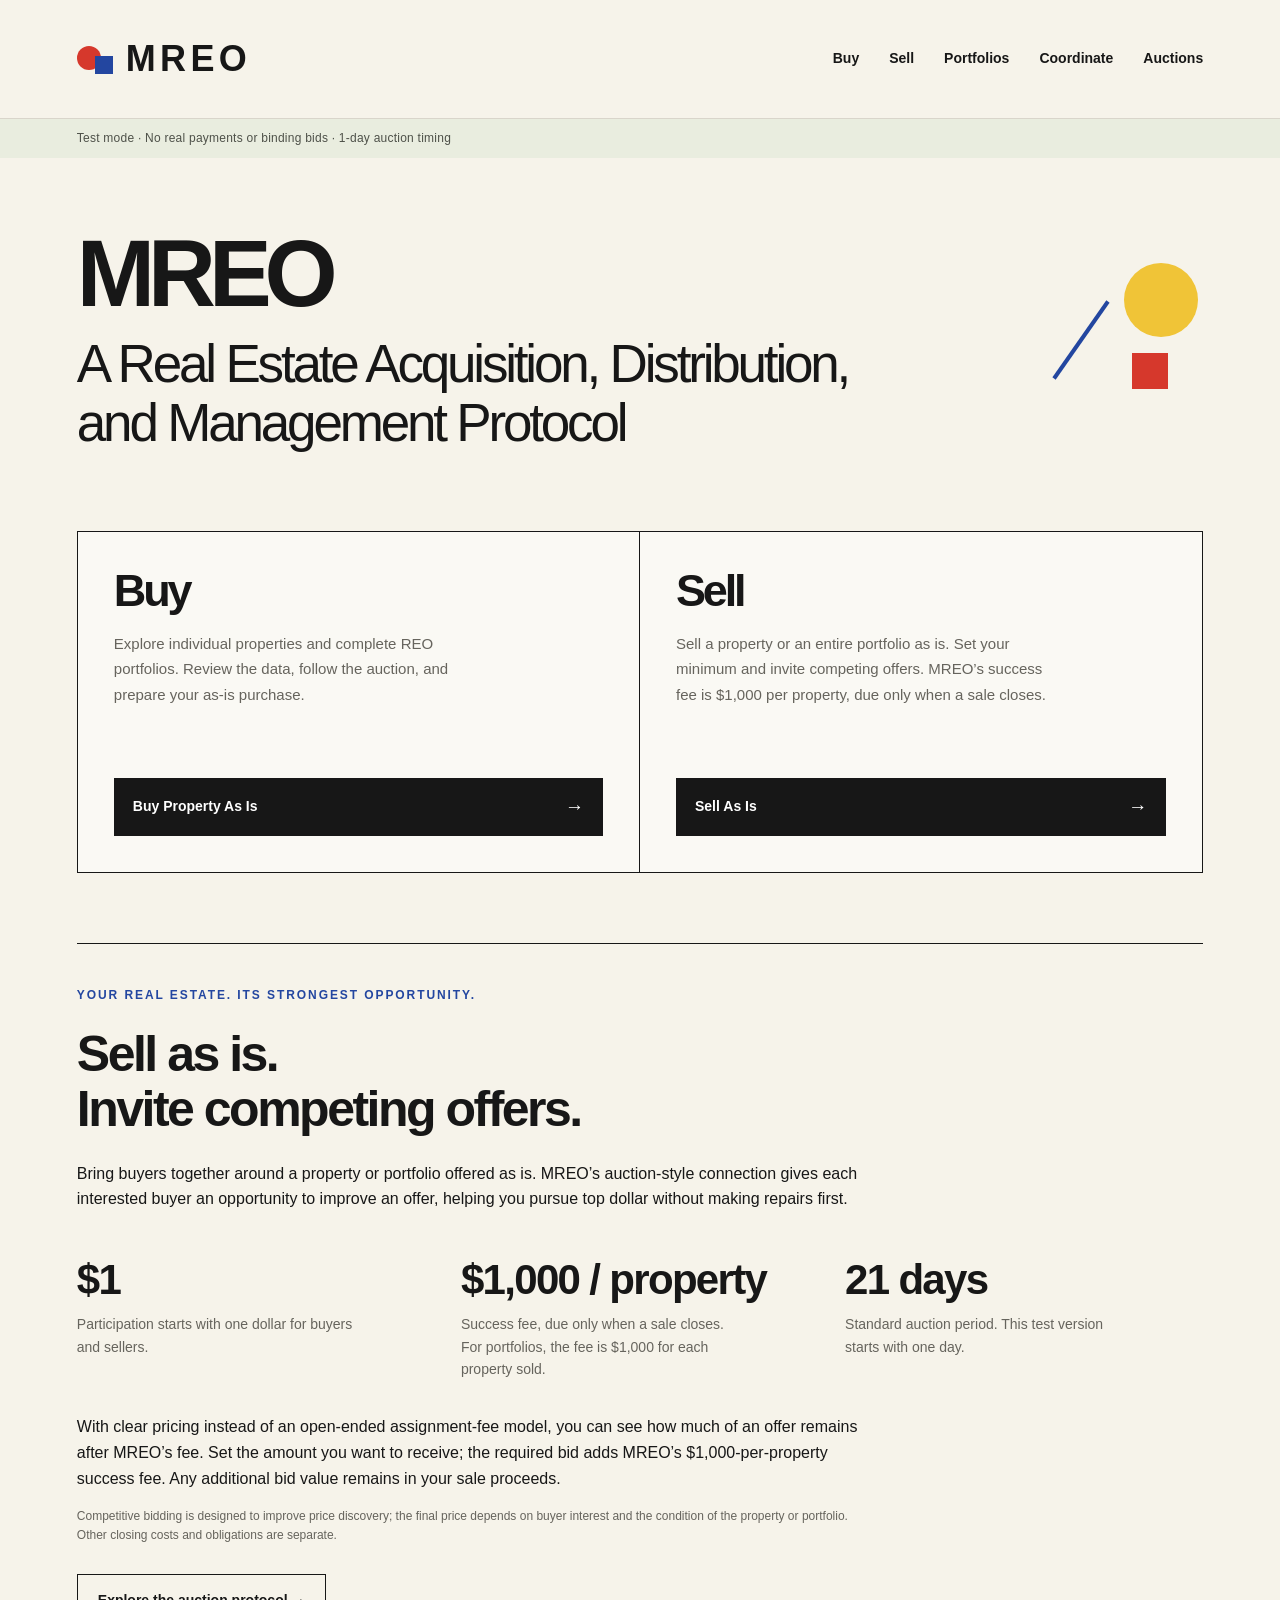
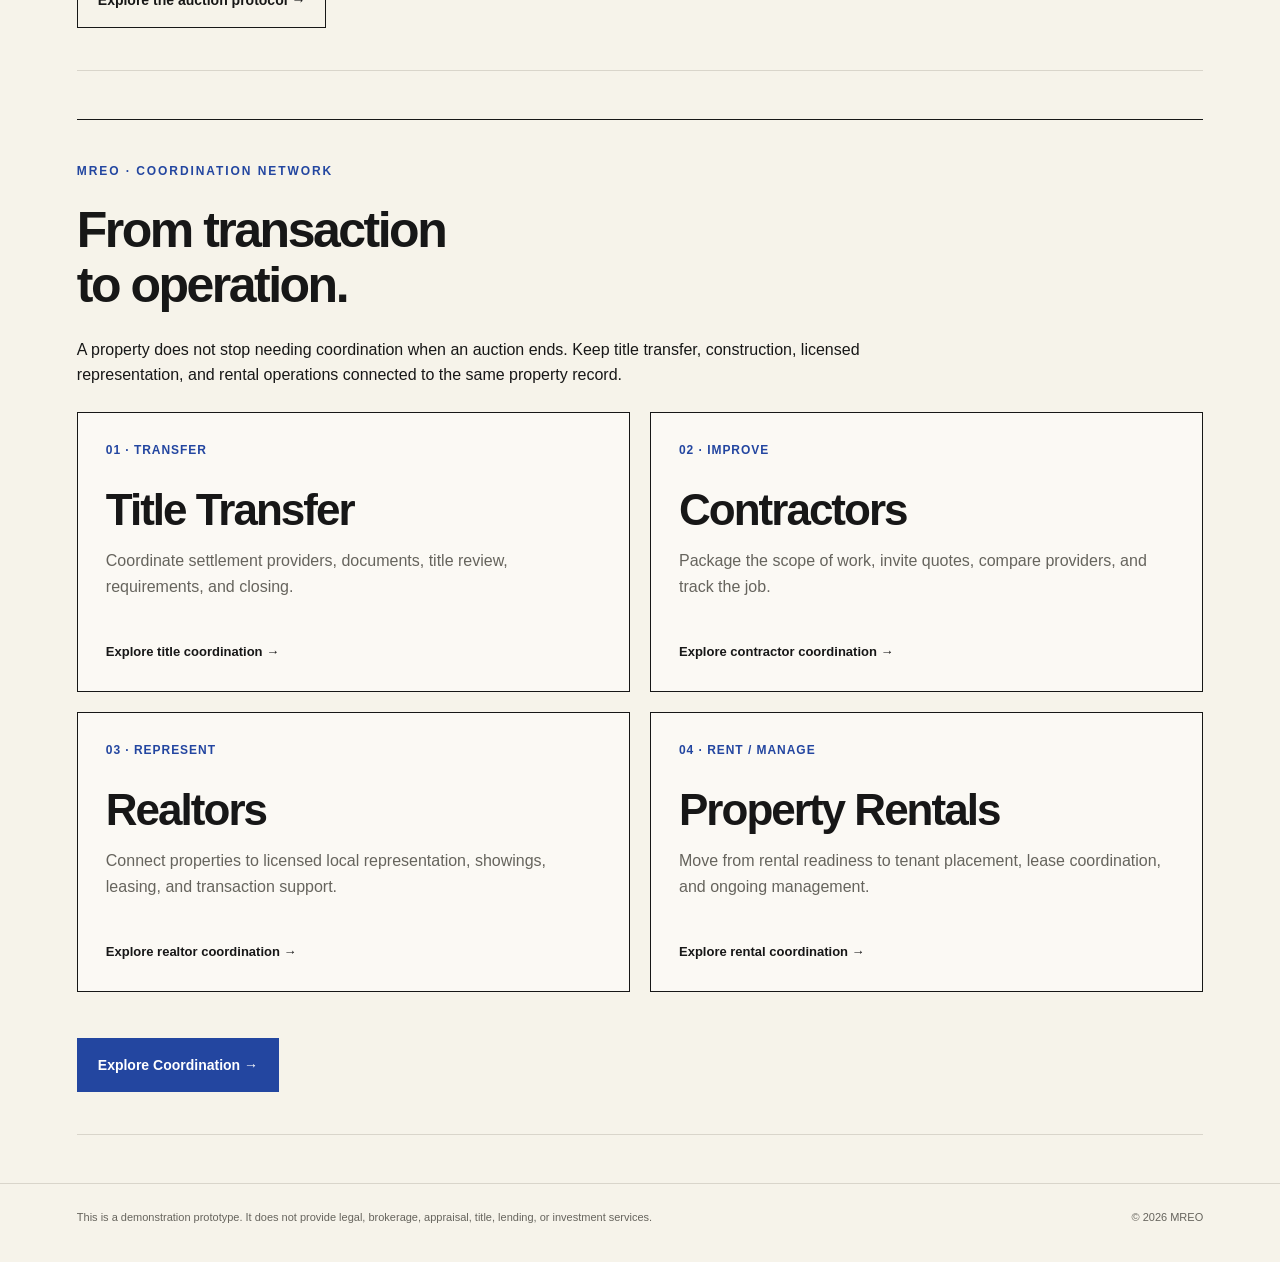
==== commit 2361d161: "Integrate coordination layer with property marketplace" ====
--- a/index.html
+++ b/index.html
@@ -17,10 +17,11 @@
 
   <link rel="stylesheet" href="styles.css?v=20260913-hero-colors">
   <link rel="stylesheet" href="marketplace.css?v=20260914-blind-auction">
+  <link rel="stylesheet" href="coordination.css?v=20260916">
 </head>
 
 <body class="landing-page">
-  <header class="site-header"><a class="brand" href="index.html" aria-label="MREO home"><span class="brand-mark" aria-hidden="true"><span class="brand-circle"></span><span class="brand-square"></span></span><span class="brand-name">MREO</span></a><nav class="market-nav" aria-label="Main navigation"><a href="buyer.html">Buy</a><a href="seller.html">Sell</a><a href="portfolios.html">Portfolios</a><a href="auction.html">Auctions</a></nav></header><div class="protocol-strip" data-mode-label></div>
+  <header class="site-header"><a class="brand" href="index.html" aria-label="MREO home"><span class="brand-mark" aria-hidden="true"><span class="brand-circle"></span><span class="brand-square"></span></span><span class="brand-name">MREO</span></a><nav class="market-nav" aria-label="Main navigation"><a href="buyer.html">Buy</a><a href="seller.html">Sell</a><a href="portfolios.html">Portfolios</a><a href="coordination.html">Coordinate</a><a href="auction.html">Auctions</a></nav></header><div class="protocol-strip" data-mode-label></div>
 
   <main>
     <section
@@ -104,7 +105,7 @@
 
       </div>
     </section>
-  <section class="sell-value"><p class="section-label">Your real estate. Its strongest opportunity.</p><h2>Sell as is.<br>Invite competing offers.</h2><p>Bring buyers together around a property or portfolio offered as is. MREO’s auction-style connection gives each interested buyer an opportunity to improve an offer, helping you pursue top dollar without making repairs first.</p><div class="value-grid"><div><strong>$1</strong><span>Participation starts with one dollar for buyers and sellers.</span></div><div><strong>$1,000 / property</strong><span>Success fee, due only when a sale closes. For portfolios, the fee is $1,000 for each property sold.</span></div><div><strong>21 days</strong><span>Standard auction period. This test version starts with one day.</span></div></div><p>With clear pricing instead of an open-ended assignment-fee model, you can see how much of an offer remains after MREO’s fee. Set the amount you want to receive; the required bid adds MREO’s $1,000-per-property success fee. Any additional bid value remains in your sale proceeds.</p><p class="field-note">Competitive bidding is designed to improve price discovery; the final price depends on buyer interest and the condition of the property or portfolio. Other closing costs and obligations are separate.</p><div class="form-actions"><a class="secondary-button" href="auction.html">Explore the auction protocol →</a></div></section></main>
+  <section class="sell-value"><p class="section-label">Your real estate. Its strongest opportunity.</p><h2>Sell as is.<br>Invite competing offers.</h2><p>Bring buyers together around a property or portfolio offered as is. MREO’s auction-style connection gives each interested buyer an opportunity to improve an offer, helping you pursue top dollar without making repairs first.</p><div class="value-grid"><div><strong>$1</strong><span>Participation starts with one dollar for buyers and sellers.</span></div><div><strong>$1,000 / property</strong><span>Success fee, due only when a sale closes. For portfolios, the fee is $1,000 for each property sold.</span></div><div><strong>21 days</strong><span>Standard auction period. This test version starts with one day.</span></div></div><p>With clear pricing instead of an open-ended assignment-fee model, you can see how much of an offer remains after MREO’s fee. Set the amount you want to receive; the required bid adds MREO’s $1,000-per-property success fee. Any additional bid value remains in your sale proceeds.</p><p class="field-note">Competitive bidding is designed to improve price discovery; the final price depends on buyer interest and the condition of the property or portfolio. Other closing costs and obligations are separate.</p><div class="form-actions"><a class="secondary-button" href="auction.html">Explore the auction protocol →</a></div></section><section class="sell-value" aria-labelledby="coordination-intro-heading"><p class="section-label">MREO · Coordination Network</p><h2 id="coordination-intro-heading">From transaction<br>to operation.</h2><p>A property does not stop needing coordination when an auction ends. Keep title transfer, construction, licensed representation, and rental operations connected to the same property record.</p><div class="coordination-grid"><a class="coordination-card" href="coordination-service.html?service=title"><span class="coordination-number">01 · TRANSFER</span><h2>Title Transfer</h2><p>Coordinate settlement providers, documents, title review, requirements, and closing.</p><span class="card-action">Explore title coordination →</span></a><a class="coordination-card" href="coordination-service.html?service=contractors"><span class="coordination-number">02 · IMPROVE</span><h2>Contractors</h2><p>Package the scope of work, invite quotes, compare providers, and track the job.</p><span class="card-action">Explore contractor coordination →</span></a><a class="coordination-card" href="coordination-service.html?service=realtors"><span class="coordination-number">03 · REPRESENT</span><h2>Realtors</h2><p>Connect properties to licensed local representation, showings, leasing, and transaction support.</p><span class="card-action">Explore realtor coordination →</span></a><a class="coordination-card" href="coordination-service.html?service=rentals"><span class="coordination-number">04 · RENT / MANAGE</span><h2>Property Rentals</h2><p>Move from rental readiness to tenant placement, lease coordination, and ongoing management.</p><span class="card-action">Explore rental coordination →</span></a></div><div class="form-actions"><a class="primary-button button-blue" href="coordination.html">Explore Coordination →</a></div></section></main>
 
   <footer class="site-footer">
     <p>
--- a/coordination.css
+++ b/coordination.css
@@ -0,0 +1,10 @@
+/* MREO coordination layer */
+.coordination-hero{display:grid;grid-template-columns:minmax(0,1.1fr) minmax(280px,.9fr);gap:36px;align-items:end;margin:28px 0 42px;padding-bottom:38px;border-bottom:1px solid var(--ink)}
+.coordination-hero h1{font-size:clamp(42px,6vw,72px);letter-spacing:-.055em;line-height:.98;margin:10px 0 22px}.coordination-hero p{max-width:720px}.record-card{border:1px solid var(--ink);background:rgba(255,255,255,.48);padding:24px}.record-card img{width:100%;max-height:220px;object-fit:cover;display:block;margin-bottom:20px;background:#e7e3d9}.record-card .record-eyebrow{font-size:11px;text-transform:uppercase;letter-spacing:.08em;font-weight:800;color:var(--blue);margin:0 0 8px}.record-card h2{font-size:22px;margin:0 0 8px;letter-spacing:-.03em;overflow-wrap:anywhere}.record-card p{margin:0;color:var(--muted);font-size:13px}.record-status{display:inline-flex;margin-top:16px;padding:7px 10px;background:#e9eddf;font-size:11px;font-weight:800}
+.lifecycle{display:grid;grid-template-columns:repeat(5,minmax(0,1fr));margin:0 0 38px;border-top:1px solid var(--ink);border-bottom:1px solid var(--ink)}.lifecycle>div{padding:16px 14px;min-width:0}.lifecycle>div+div{border-left:1px solid var(--line)}.lifecycle span{display:block;font-size:10px;text-transform:uppercase;letter-spacing:.08em;color:var(--muted);margin-bottom:5px}.lifecycle strong{font-size:13px}.lifecycle .is-current{background:#e9eddf}
+.coordination-grid{display:grid;grid-template-columns:repeat(2,minmax(0,1fr));gap:20px;margin:24px 0 46px}.coordination-card{display:flex;flex-direction:column;min-height:280px;border:1px solid var(--ink);padding:28px;background:rgba(255,255,255,.48);text-decoration:none;color:inherit}.coordination-card:hover,.coordination-card:focus-visible{background:#fffdf6}.coordination-number{font-size:12px;font-weight:900;letter-spacing:.08em;color:var(--blue)}.coordination-card h2{font-size:clamp(28px,4vw,44px);letter-spacing:-.045em;line-height:1;margin:28px 0 16px}.coordination-card p{color:var(--muted);margin:0 0 24px;max-width:520px}.coordination-card .card-action{margin-top:auto;font-weight:800;font-size:13px}.coordination-card .service-status{display:inline-block;margin-top:14px;padding:6px 9px;background:#e9eddf;font-size:10px;font-weight:800;align-self:flex-start}
+.coordination-note{border-left:3px solid var(--blue);padding:18px 20px;background:#eeece3;margin:26px 0 42px}.coordination-note strong{display:block;margin-bottom:6px}.coordination-note p{margin:0;color:var(--muted);font-size:13px}
+.property-detail-shell{max-width:1080px}.single-property-media{margin:26px 0 28px;border:1px solid var(--line);background:#eeeae0}.single-property-media img{display:block;width:100%;max-height:620px;object-fit:cover}.property-detail-summary{display:grid;grid-template-columns:1.1fr .9fr;gap:32px;align-items:start}.property-detail-summary h1{font-size:clamp(34px,5vw,60px);letter-spacing:-.05em;line-height:1.02;margin:10px 0 14px}.property-detail-summary .detail-price{font-size:clamp(30px,4vw,46px);font-weight:800;letter-spacing:-.04em;margin:0}.property-detail-description{color:var(--muted);font-size:16px;max-width:760px}.detail-facts{display:grid;grid-template-columns:repeat(3,minmax(0,1fr));gap:0;border-top:1px solid var(--ink);border-bottom:1px solid var(--ink);margin:24px 0 34px}.detail-facts>div{padding:18px 14px}.detail-facts>div+div{border-left:1px solid var(--line)}.detail-facts span{display:block;font-size:11px;color:var(--muted);margin-bottom:7px}.detail-facts strong{font-size:15px;overflow-wrap:anywhere}.property-next-actions{border:1px solid var(--ink);padding:28px;margin:34px 0}.property-next-actions h2{font-size:28px;letter-spacing:-.035em;margin:0 0 10px}.property-next-actions p{margin:0 0 22px;color:var(--muted)}
+.service-layout{display:grid;grid-template-columns:minmax(0,.8fr) minmax(0,1.2fr);gap:26px;margin:26px 0 46px}.workflow-panel,.request-panel{border:1px solid var(--ink);padding:28px;background:rgba(255,255,255,.45)}.workflow-panel h2,.request-panel h2{font-size:28px;letter-spacing:-.035em;margin:0 0 20px}.workflow-list{list-style:none;padding:0;margin:0;counter-reset:workflow}.workflow-list li{counter-increment:workflow;padding:15px 0 15px 42px;border-bottom:1px solid var(--line);position:relative;font-size:14px}.workflow-list li:before{content:counter(workflow);position:absolute;left:0;top:13px;width:26px;height:26px;display:grid;place-items:center;background:var(--ink);color:white;font-size:11px;font-weight:800}.workflow-list li:last-child{border-bottom:0}.service-request-form{display:grid;gap:16px}.service-request-form label{font-size:12px;font-weight:800}.service-request-form input,.service-request-form select,.service-request-form textarea{width:100%;box-sizing:border-box;margin-top:7px;padding:12px;border:1px solid var(--line);background:#fffdf6;font:inherit}.service-request-form textarea{min-height:110px;resize:vertical}.provider-preview{margin-top:24px;padding-top:20px;border-top:1px solid var(--line)}.provider-preview h3{font-size:17px;margin:0 0 12px}.provider-option{padding:12px 0;border-bottom:1px solid var(--line);font-size:13px}.provider-option strong{display:block}.provider-option span{color:var(--muted)}.coordination-success{background:var(--green-light);border-left:3px solid var(--green);padding:14px 16px;font-size:13px;margin-top:18px}
+@media(max-width:800px){.coordination-hero,.property-detail-summary,.service-layout{grid-template-columns:1fr}.coordination-grid{grid-template-columns:1fr}.lifecycle{grid-template-columns:1fr}.lifecycle>div+div{border-left:0;border-top:1px solid var(--line)}.detail-facts{grid-template-columns:1fr}.detail-facts>div+div{border-left:0;border-top:1px solid var(--line)}}
+@media(max-width:600px){.coordination-card,.workflow-panel,.request-panel,.property-next-actions{padding:22px}.single-property-media img{max-height:420px}.coordination-hero{gap:22px}}
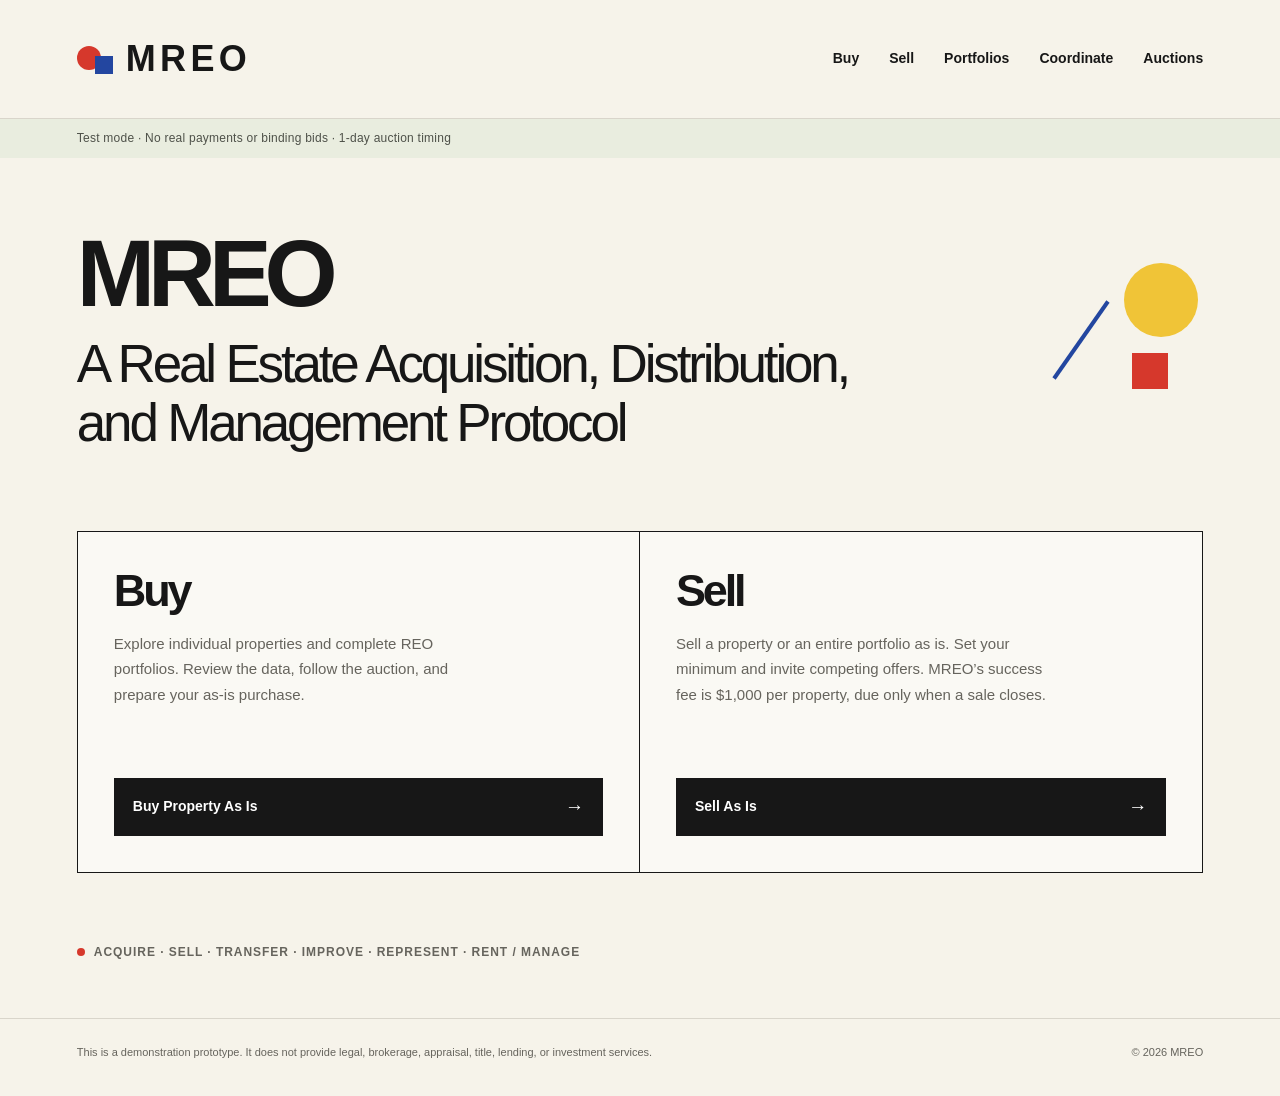
==== commit 51901091: "Simplify landing page to core Buy and Sell pathways" ====
--- a/index.html
+++ b/index.html
@@ -17,7 +17,6 @@
 
   <link rel="stylesheet" href="styles.css?v=20260913-hero-colors">
   <link rel="stylesheet" href="marketplace.css?v=20260914-blind-auction">
-  <link rel="stylesheet" href="coordination.css?v=20260916">
 </head>
 
 <body class="landing-page">
@@ -51,8 +50,6 @@
         aria-label="Choose a property pathway"
       >
 
-        <!-- BUYER PATHWAY -->
-
         <article class="pathway-card buyer-card">
           <div>
             <h2>Buy</h2>
@@ -76,8 +73,6 @@
             </span>
           </a>
         </article>
-
-        <!-- SELLER PATHWAY -->
 
         <article class="pathway-card seller-card">
           <div>
@@ -105,7 +100,11 @@
 
       </div>
     </section>
-  <section class="sell-value"><p class="section-label">Your real estate. Its strongest opportunity.</p><h2>Sell as is.<br>Invite competing offers.</h2><p>Bring buyers together around a property or portfolio offered as is. MREO’s auction-style connection gives each interested buyer an opportunity to improve an offer, helping you pursue top dollar without making repairs first.</p><div class="value-grid"><div><strong>$1</strong><span>Participation starts with one dollar for buyers and sellers.</span></div><div><strong>$1,000 / property</strong><span>Success fee, due only when a sale closes. For portfolios, the fee is $1,000 for each property sold.</span></div><div><strong>21 days</strong><span>Standard auction period. This test version starts with one day.</span></div></div><p>With clear pricing instead of an open-ended assignment-fee model, you can see how much of an offer remains after MREO’s fee. Set the amount you want to receive; the required bid adds MREO’s $1,000-per-property success fee. Any additional bid value remains in your sale proceeds.</p><p class="field-note">Competitive bidding is designed to improve price discovery; the final price depends on buyer interest and the condition of the property or portfolio. Other closing costs and obligations are separate.</p><div class="form-actions"><a class="secondary-button" href="auction.html">Explore the auction protocol →</a></div></section><section class="sell-value" aria-labelledby="coordination-intro-heading"><p class="section-label">MREO · Coordination Network</p><h2 id="coordination-intro-heading">From transaction<br>to operation.</h2><p>A property does not stop needing coordination when an auction ends. Keep title transfer, construction, licensed representation, and rental operations connected to the same property record.</p><div class="coordination-grid"><a class="coordination-card" href="coordination-service.html?service=title"><span class="coordination-number">01 · TRANSFER</span><h2>Title Transfer</h2><p>Coordinate settlement providers, documents, title review, requirements, and closing.</p><span class="card-action">Explore title coordination →</span></a><a class="coordination-card" href="coordination-service.html?service=contractors"><span class="coordination-number">02 · IMPROVE</span><h2>Contractors</h2><p>Package the scope of work, invite quotes, compare providers, and track the job.</p><span class="card-action">Explore contractor coordination →</span></a><a class="coordination-card" href="coordination-service.html?service=realtors"><span class="coordination-number">03 · REPRESENT</span><h2>Realtors</h2><p>Connect properties to licensed local representation, showings, leasing, and transaction support.</p><span class="card-action">Explore realtor coordination →</span></a><a class="coordination-card" href="coordination-service.html?service=rentals"><span class="coordination-number">04 · RENT / MANAGE</span><h2>Property Rentals</h2><p>Move from rental readiness to tenant placement, lease coordination, and ongoing management.</p><span class="card-action">Explore rental coordination →</span></a></div><div class="form-actions"><a class="primary-button button-blue" href="coordination.html">Explore Coordination →</a></div></section></main>
+
+    <section class="principles" aria-label="MREO property lifecycle">
+      <p>Acquire · Sell · Transfer · Improve · Represent · Rent / Manage</p>
+    </section>
+  </main>
 
   <footer class="site-footer">
     <p>
--- a/marketplace.css
+++ b/marketplace.css
@@ -48,3 +48,6 @@
 @media(max-width:600px){.property-detail-facts{grid-template-columns:repeat(2,minmax(0,1fr));gap:18px}.property-gallery-grid{grid-template-columns:1fr;gap:18px}.property-interest-panel .primary-button{width:100%}}
 
 .property-gallery-grid figcaption{padding:12px 14px;font-size:13px;line-height:1.5;color:var(--ink);background:var(--paper,#f6f3eb)}
+
+/* Seller-provided media on property detail pages. */
+.seller-media-section{margin:34px 0 42px}.seller-media-section h2{font-size:clamp(24px,3vw,34px);letter-spacing:-.03em;margin:0 0 22px}.seller-media-grid{display:grid;grid-template-columns:repeat(2,minmax(0,1fr));gap:20px}.seller-media-grid figure{margin:0;min-width:0;background:#eeeae0}.seller-media-grid img,.seller-media-grid video{display:block;width:100%;aspect-ratio:4/3;object-fit:cover;background:#111}.seller-media-grid figcaption{padding:10px 12px;font-size:12px;color:var(--muted);background:#f4f1e8}@media(max-width:600px){.seller-media-grid{grid-template-columns:1fr}}
